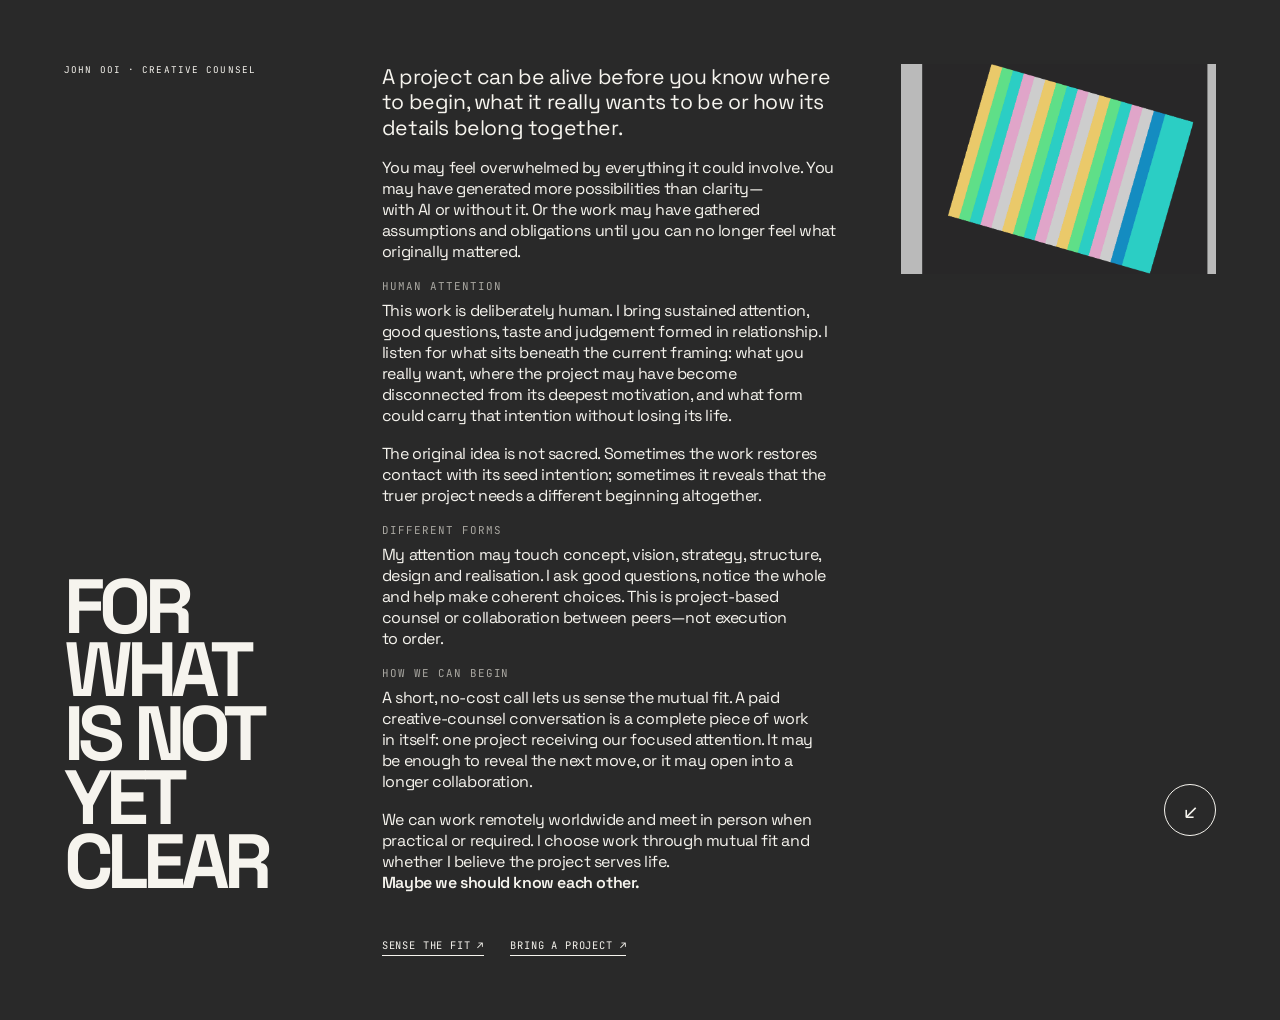
==== creative-counsel/index.html @ 2891b16b "Add creative counsel discovery page" ====
<!DOCTYPE html>
<html lang="en">
<head>
<meta charset="utf-8">
<meta name="viewport" content="width=device-width, initial-scale=1, viewport-fit=cover">
<title>Creative Counsel for Projects Not Yet Clear — John Ooi</title>
<meta name="description" content="Human creative counsel for when a project feels overwhelming, its deeper motivation is unclear, or you need help finding where to begin and what form it wants.">
<meta property="og:type" content="website">
<meta property="og:site_name" content="John Ooi">
<meta property="og:url" content="https://j-hn.info/creative-counsel/">
<meta property="og:title" content="Creative Counsel — John Ooi">
<meta property="og:description" content="Human attention for projects that are alive but not yet clear.">
<meta property="og:image" content="https://j-hn.info/images/og.jpg">
<meta property="og:image:width" content="1200">
<meta property="og:image:height" content="630">
<meta property="og:image:alt" content="Colourful diagonal striped artwork in yellow, green, turquoise, pink, grey and blue">
<meta name="twitter:card" content="summary_large_image">
<meta name="twitter:title" content="Creative Counsel — John Ooi">
<meta name="twitter:description" content="Human attention for projects that are alive but not yet clear.">
<meta name="twitter:image" content="https://j-hn.info/images/og.jpg">
<meta name="twitter:image:alt" content="Colourful diagonal striped artwork in yellow, green, turquoise, pink, grey and blue">
<link rel="canonical" href="https://j-hn.info/creative-counsel/">
<link rel="icon" type="image/png" sizes="32x32" href="../images/favicon-32.png">
<link rel="icon" type="image/png" sizes="512x512" href="../images/favicon-512.png">
<link rel="apple-touch-icon" sizes="180x180" href="../images/favicon-180.png">
<link rel="preconnect" href="https://fonts.googleapis.com">
<link rel="preconnect" href="https://fonts.gstatic.com" crossorigin>
<link href="https://fonts.googleapis.com/css2?family=JetBrains+Mono:wght@300;400;500&amp;family=Space+Grotesk:wght@400;500;600;700&amp;display=swap" rel="stylesheet">
<script type="application/ld+json">
{
  "@context": "https://schema.org",
  "@graph": [
    {
      "@type": "Person",
      "@id": "https://j-hn.info/#john-ooi",
      "name": "John Ooi",
      "url": "https://j-hn.info/",
      "image": "https://j-hn.info/images/pfp-new.jpg",
      "description": "Meditation teacher, spiritual friend, writer and creative counsel.",
      "sameAs": ["https://spacetobe.xyz", "https://beingsclub.com", "https://arcnetwork.is", "https://wonderfool.substack.com"]
    },
    {
      "@type": "Service",
      "@id": "https://j-hn.info/creative-counsel/#service",
      "name": "Creative counsel",
      "url": "https://j-hn.info/creative-counsel/",
      "serviceType": "Creative counsel and project-based collaboration",
      "description": "Human attention, good questions and judgement for people unsure where a project should begin, what it really wants to be or how its details belong together.",
      "provider": {"@id": "https://j-hn.info/#john-ooi"},
      "areaServed": "Worldwide",
      "availableChannel": {
        "@type": "ServiceChannel",
        "serviceUrl": "https://j-hn.info/creative-counsel/",
        "availableLanguage": "English"
      }
    }
  ]
}
</script>
<style>
:root{--paper:#f6f4ee;--ink:#101210;--quiet:#aaa8a2;--colour:#2bcec4;--line:rgba(246,244,238,.22);--ease:cubic-bezier(.2,.75,.2,1)}
*,*::before,*::after{box-sizing:border-box;margin:0;padding:0}
html{background:#292929;color:var(--paper)}
body{min-height:100svh;font-family:'Space Grotesk',system-ui,sans-serif;-webkit-font-smoothing:antialiased;text-rendering:optimizeLegibility}
a{color:inherit;text-decoration:none}
.shell{min-height:100svh;display:grid;grid-template-columns:minmax(210px,.58fr) minmax(360px,1.04fr) minmax(230px,.72fr);grid-template-rows:auto 1fr auto;column-gap:clamp(34px,5vw,96px);padding:clamp(28px,5vw,80px)}
.eyebrow{grid-column:1;grid-row:1;font-family:'JetBrains Mono',monospace;font-size:clamp(.58rem,.67vw,.72rem);letter-spacing:.12em;text-transform:uppercase}
h1{grid-column:1;grid-row:2;align-self:end;max-width:8ch;font-size:clamp(3rem,6vw,7.4rem);font-weight:700;line-height:.83;letter-spacing:-.075em;text-transform:uppercase;text-wrap:balance}
.copy{grid-column:2;grid-row:1/3;max-width:43rem;font-size:clamp(1rem,1.24vw,1.32rem);line-height:1.32;letter-spacing:-.025em;text-wrap:pretty}
.copy p+p,.copy section{margin-top:1.05em}.copy h2{margin-bottom:.4rem;font-size:.68rem;font-family:'JetBrains Mono',monospace;font-weight:400;line-height:1.3;letter-spacing:.09em;text-transform:uppercase;color:var(--quiet)}
.copy .lede{font-size:clamp(1.2rem,1.65vw,1.72rem);line-height:1.2}
.copy .line{font-weight:600}
.art{grid-column:3;grid-row:1/3;align-self:start;width:100%;aspect-ratio:1.5;background:#272727 url('../images/reference-bg.png') center/contain no-repeat}
.actions{grid-column:2/4;grid-row:3;display:flex;flex-wrap:wrap;gap:12px 26px;align-items:center;padding-top:clamp(32px,5vh,72px);padding-right:70px;font-family:'JetBrains Mono',monospace;font-size:.65rem;letter-spacing:.08em;text-transform:uppercase}
.actions a{border-bottom:1px solid currentColor;padding-bottom:.16rem;transition:color 220ms ease}.actions a:hover,.actions a:focus-visible{color:var(--colour);outline:0}
.home{position:fixed;right:clamp(28px,5vw,80px);bottom:clamp(28px,5vw,80px);display:grid;place-items:center;width:52px;height:52px;border:1px solid var(--paper);border-radius:50%;font-size:1.35rem;transition:background 220ms ease,color 220ms ease,transform 420ms var(--ease)}
.home:hover,.home:focus-visible{background:var(--paper);color:#292929;transform:rotate(-45deg);outline:0}
@media(max-width:960px){.shell{grid-template-columns:1fr;grid-template-rows:auto auto auto auto;padding:22px;gap:22px}.eyebrow{grid-column:1;grid-row:1}h1{grid-column:1;grid-row:2;align-self:start;max-width:9ch;font-size:clamp(2.7rem,13vw,4.5rem)}.art{grid-column:1;grid-row:3;justify-self:end;width:min(72vw,390px)}.copy{grid-column:1;grid-row:4;max-width:42rem;font-size:clamp(.93rem,3.5vw,1.08rem)}.actions{grid-column:1;grid-row:5;padding:12px 64px 64px 0;font-size:.58rem}.home{right:22px;bottom:22px;width:44px;height:44px}}
@media(prefers-reduced-motion:reduce){*,*::before,*::after{transition-duration:.01ms!important}}
</style>
</head>
<body>
<main class="shell">
  <p class="eyebrow">John Ooi · Creative counsel</p>
  <h1>For what is not yet clear</h1>
  <div class="copy">
    <p class="lede">A project can be alive before you know where to begin, what it really wants to be or how its details belong together.</p>
    <p>You may feel overwhelmed by everything it could involve. You may have generated more possibilities than clarity—with AI or without it. Or the work may have gathered assumptions and obligations until you can no longer feel what originally mattered.</p>
    <section aria-labelledby="attention-heading">
      <h2 id="attention-heading">Human attention</h2>
      <p>This work is deliberately human. I bring sustained attention, good questions, taste and judgement formed in relationship. I listen for what sits beneath the current framing: what you really want, where the project may have become disconnected from its deepest motivation, and what form could carry that intention without losing its life.</p>
      <p>The original idea is not sacred. Sometimes the work restores contact with its seed intention; sometimes it reveals that the truer project needs a different beginning altogether.</p>
    </section>
    <section aria-labelledby="forms-heading">
      <h2 id="forms-heading">Different forms</h2>
      <p>My attention may touch concept, vision, strategy, structure, design and realisation. I ask good questions, notice the whole and help make coherent choices. This is project-based counsel or collaboration between peers—not execution to order.</p>
    </section>
    <section aria-labelledby="begin-heading">
      <h2 id="begin-heading">How we can begin</h2>
      <p>A short, no-cost call lets us sense the mutual fit. A paid creative-counsel conversation is a complete piece of work in itself: one project receiving our focused attention. It may be enough to reveal the next move, or it may open into a longer collaboration.</p>
      <p>We can work remotely worldwide and meet in person when practical or required. I choose work through mutual fit and whether I believe the project serves life.</p>
    </section>
    <p class="line">Maybe we should know each other.</p>
  </div>
  <div class="art" role="img" aria-label="Colourful diagonal striped artwork"></div>
  <nav class="actions" aria-label="Start a conversation">
    <a href="mailto:john@spacetobe.xyz?subject=A%20mutual-fit%20conversation">sense the fit ↗</a>
    <a href="mailto:john@spacetobe.xyz?subject=I%E2%80%99d%20like%20your%20attention%20on%20a%20project">bring a project ↗</a>
  </nav>
</main>
<a class="home" href="../" aria-label="Back to John Ooi">↙</a>
</body>
</html>
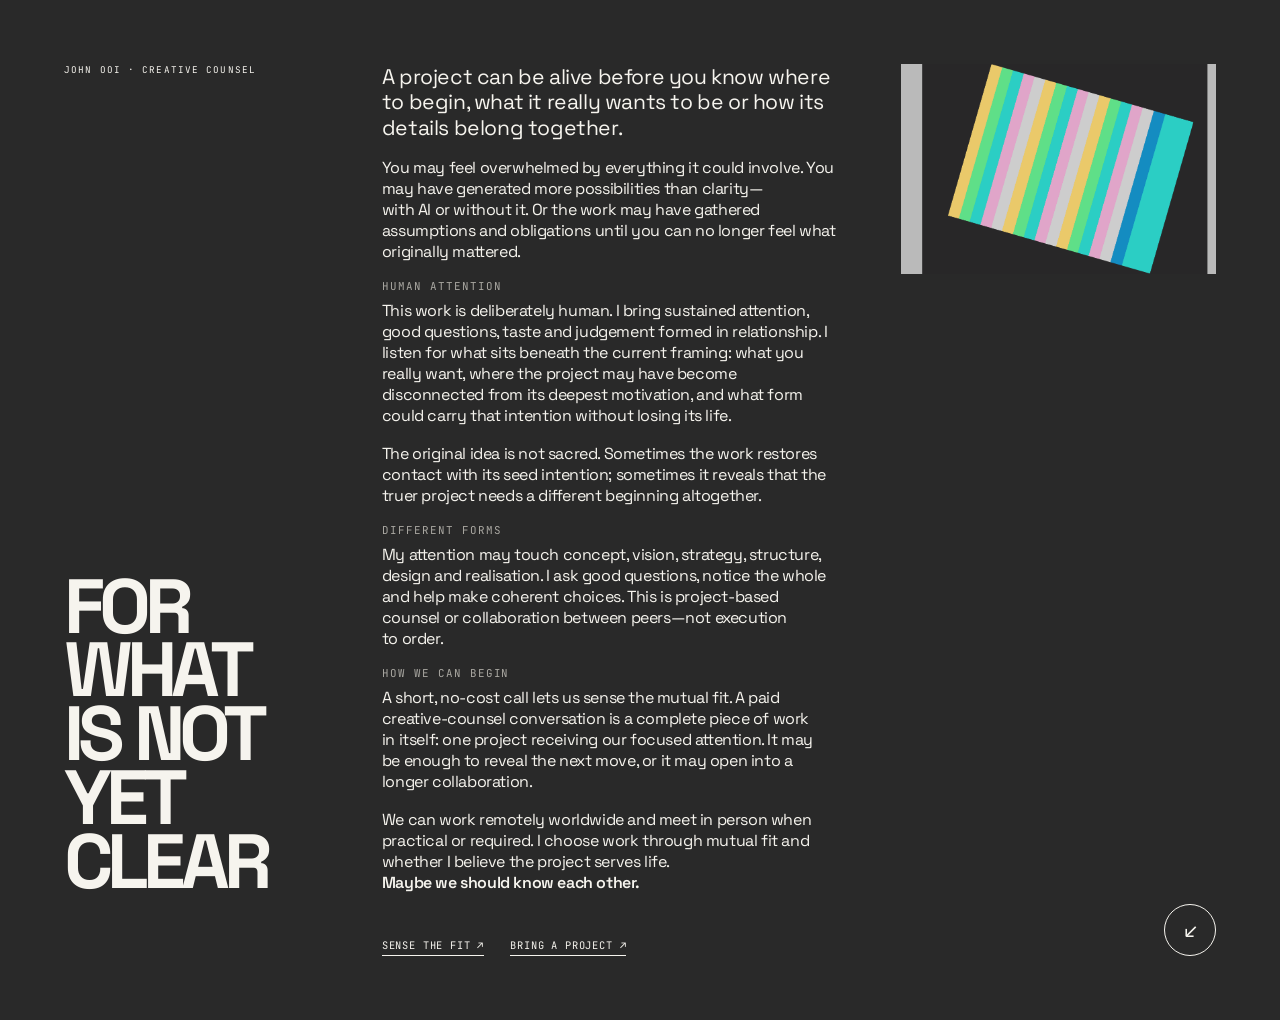
==== commit 7809a551: "Smooth creative counsel transition" ====
--- a/creative-counsel/index.html
+++ b/creative-counsel/index.html
@@ -61,7 +61,9 @@
 :root{--paper:#f6f4ee;--ink:#101210;--quiet:#aaa8a2;--colour:#2bcec4;--line:rgba(246,244,238,.22);--ease:cubic-bezier(.2,.75,.2,1)}
 *,*::before,*::after{box-sizing:border-box;margin:0;padding:0}
 html{background:#292929;color:var(--paper)}
-body{min-height:100svh;font-family:'Space Grotesk',system-ui,sans-serif;-webkit-font-smoothing:antialiased;text-rendering:optimizeLegibility}
+body{min-height:100svh;font-family:'Space Grotesk',system-ui,sans-serif;-webkit-font-smoothing:antialiased;text-rendering:optimizeLegibility;animation:counsel-page-in 480ms var(--ease) both}
+@keyframes counsel-page-in{from{opacity:0;transform:translateY(10px)}to{opacity:1;transform:none}}
+html.counsel-page-leaving body{animation:none;opacity:0;transform:translateY(8px);transition:opacity 280ms ease,transform 320ms var(--ease)}
 a{color:inherit;text-decoration:none}
 .shell{min-height:100svh;display:grid;grid-template-columns:minmax(210px,.58fr) minmax(360px,1.04fr) minmax(230px,.72fr);grid-template-rows:auto 1fr auto;column-gap:clamp(34px,5vw,96px);padding:clamp(28px,5vw,80px)}
 .eyebrow{grid-column:1;grid-row:1;font-family:'JetBrains Mono',monospace;font-size:clamp(.58rem,.67vw,.72rem);letter-spacing:.12em;text-transform:uppercase}
@@ -76,7 +78,7 @@
 .home{position:fixed;right:clamp(28px,5vw,80px);bottom:clamp(28px,5vw,80px);display:grid;place-items:center;width:52px;height:52px;border:1px solid var(--paper);border-radius:50%;font-size:1.35rem;transition:background 220ms ease,color 220ms ease,transform 420ms var(--ease)}
 .home:hover,.home:focus-visible{background:var(--paper);color:#292929;transform:rotate(-45deg);outline:0}
 @media(max-width:960px){.shell{grid-template-columns:1fr;grid-template-rows:auto auto auto auto;padding:22px;gap:22px}.eyebrow{grid-column:1;grid-row:1}h1{grid-column:1;grid-row:2;align-self:start;max-width:9ch;font-size:clamp(2.7rem,13vw,4.5rem)}.art{grid-column:1;grid-row:3;justify-self:end;width:min(72vw,390px)}.copy{grid-column:1;grid-row:4;max-width:42rem;font-size:clamp(.93rem,3.5vw,1.08rem)}.actions{grid-column:1;grid-row:5;padding:12px 64px 64px 0;font-size:.58rem}.home{right:22px;bottom:22px;width:44px;height:44px}}
-@media(prefers-reduced-motion:reduce){*,*::before,*::after{transition-duration:.01ms!important}}
+@media(prefers-reduced-motion:reduce){*,*::before,*::after{animation-duration:.01ms!important;animation-iteration-count:1!important;transition-duration:.01ms!important}}
 </style>
 </head>
 <body>
@@ -108,6 +110,17 @@
     <a href="mailto:john@spacetobe.xyz?subject=I%E2%80%99d%20like%20your%20attention%20on%20a%20project">bring a project ↗</a>
   </nav>
 </main>
-<a class="home" href="../" aria-label="Back to John Ooi">↙</a>
+<a class="home" href="../?about=work" aria-label="Back to information about John Ooi">↙</a>
+<script>
+(function(){
+  var home=document.querySelector('.home');
+  home.addEventListener('click',function(event){
+    if(event.button!==0||event.metaKey||event.ctrlKey||event.shiftKey||event.altKey||window.matchMedia('(prefers-reduced-motion: reduce)').matches)return;
+    event.preventDefault();
+    document.documentElement.classList.add('counsel-page-leaving');
+    setTimeout(function(){window.location.href=home.href},300);
+  });
+})();
+</script>
 </body>
 </html>
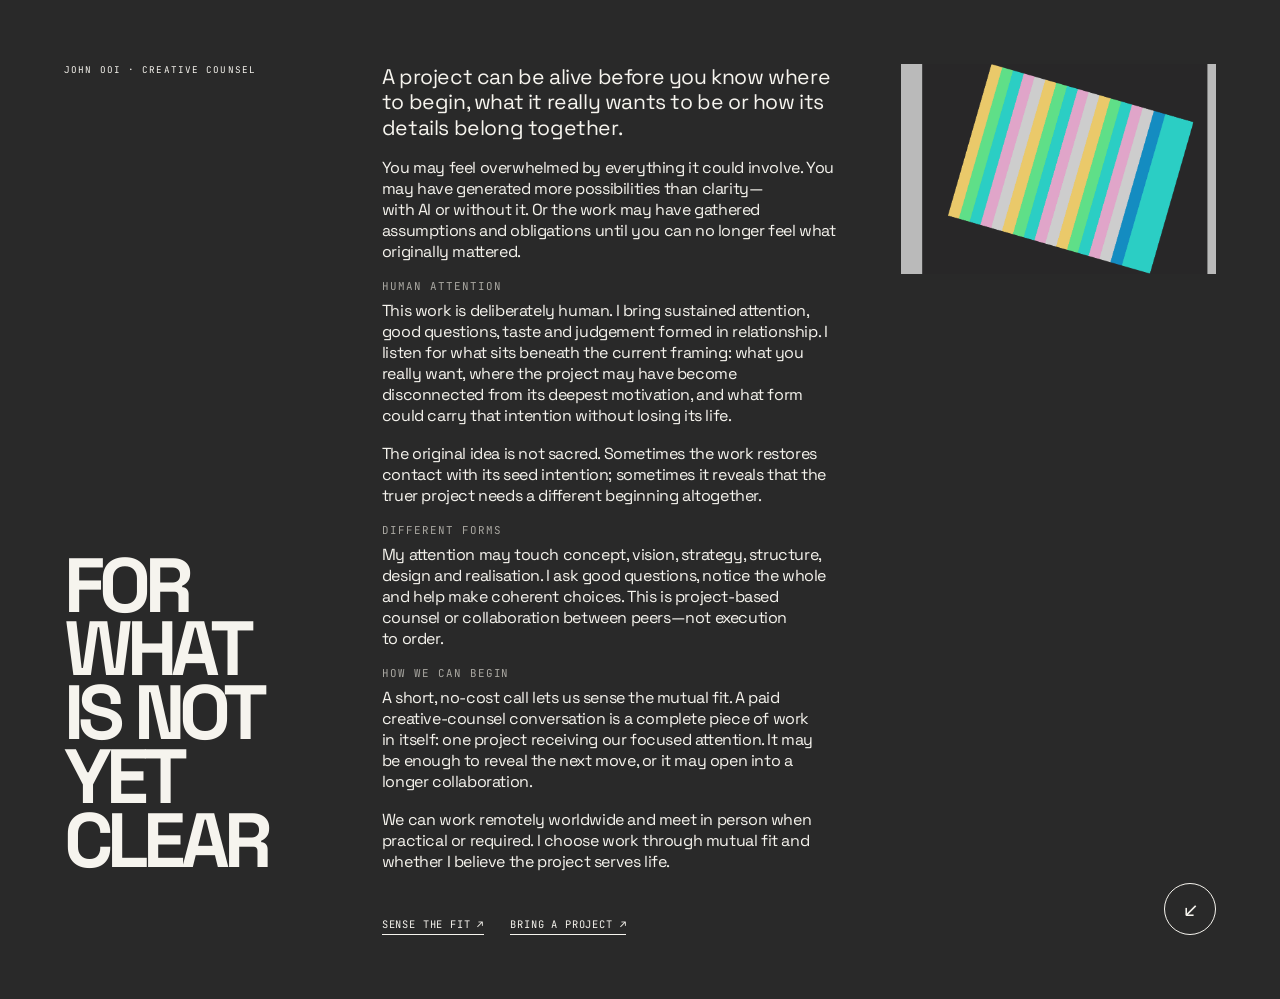
==== commit a20bbd8b: "Make homepage personal with independent story and activity accordion" ====
--- a/creative-counsel/index.html
+++ b/creative-counsel/index.html
@@ -102,7 +102,6 @@
       <p>A short, no-cost call lets us sense the mutual fit. A paid creative-counsel conversation is a complete piece of work in itself: one project receiving our focused attention. It may be enough to reveal the next move, or it may open into a longer collaboration.</p>
       <p>We can work remotely worldwide and meet in person when practical or required. I choose work through mutual fit and whether I believe the project serves life.</p>
     </section>
-    <p class="line">Maybe we should know each other.</p>
   </div>
   <div class="art" role="img" aria-label="Colourful diagonal striped artwork"></div>
   <nav class="actions" aria-label="Start a conversation">
@@ -110,7 +109,7 @@
     <a href="mailto:john@spacetobe.xyz?subject=I%E2%80%99d%20like%20your%20attention%20on%20a%20project">bring a project ↗</a>
   </nav>
 </main>
-<a class="home" href="../?about=work" aria-label="Back to information about John Ooi">↙</a>
+<a class="home" href="../#creative-counsel" aria-label="Back to Creative Counsel on John Ooi’s homepage">↙</a>
 <script>
 (function(){
   var home=document.querySelector('.home');
